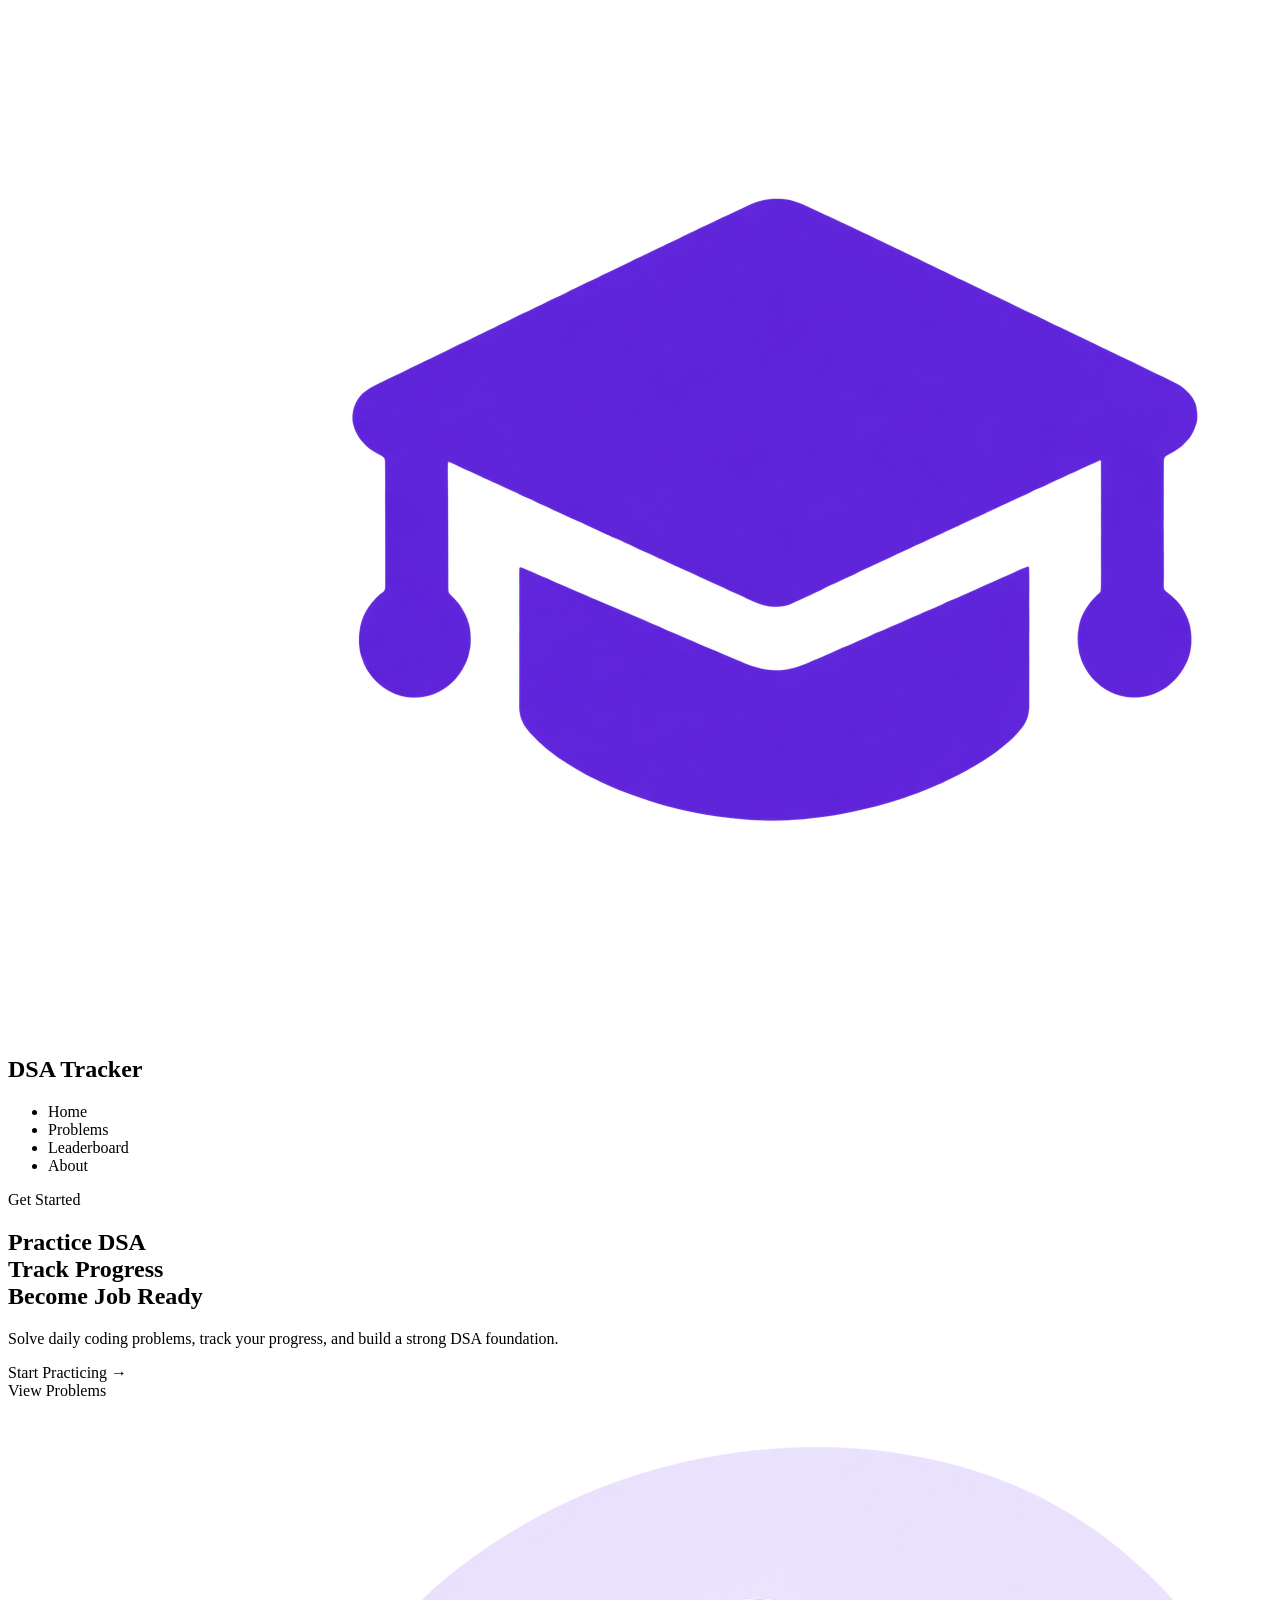
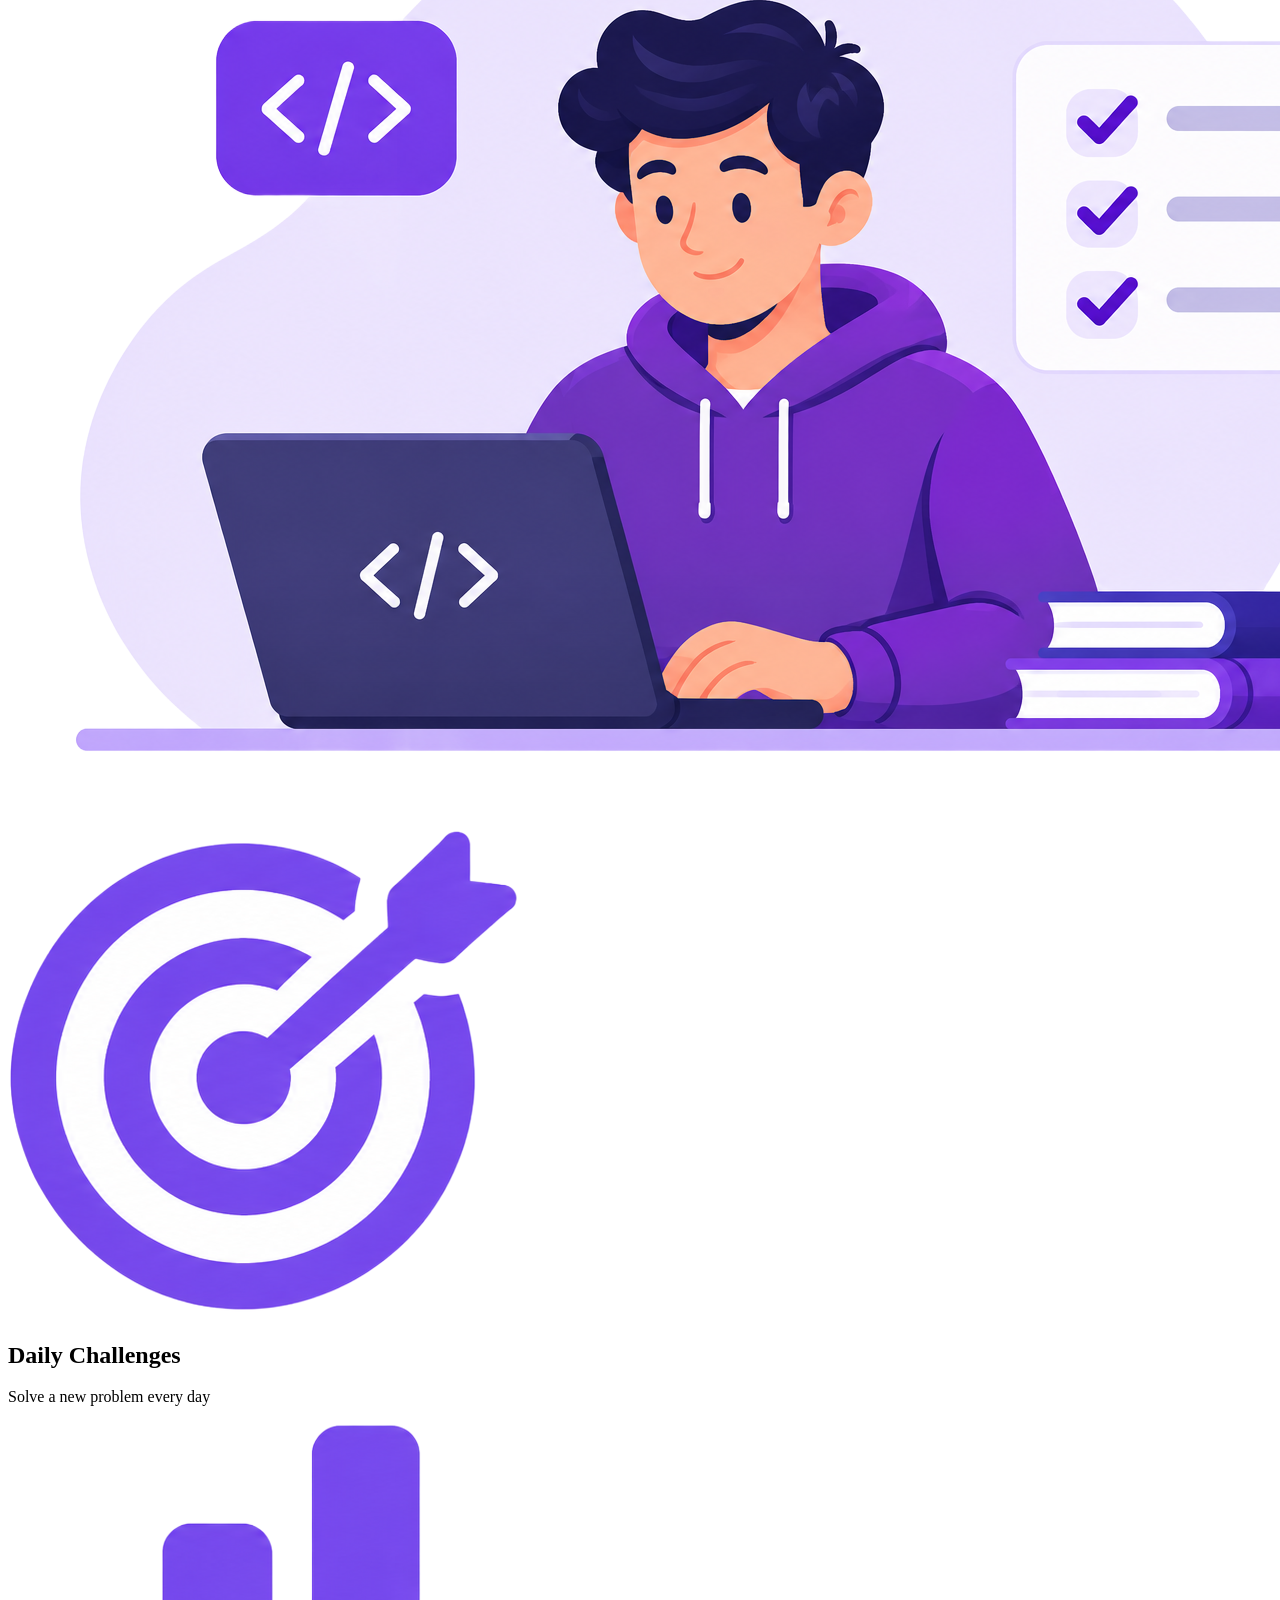
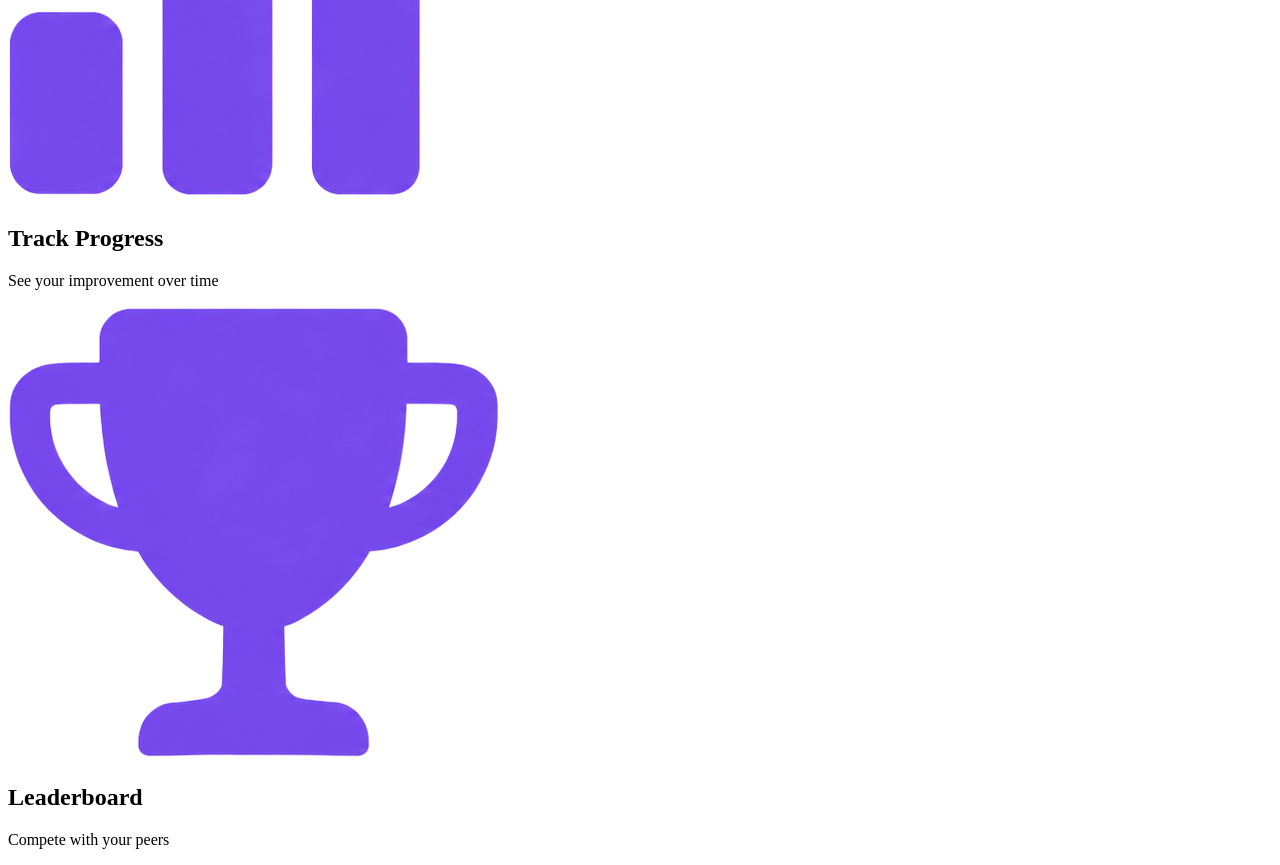
==== Students Submission/2601135_Simraa_Parkar/Task 1/index.html @ d30d5232 "Completed Task 1 HTML structure" ====
<!DOCTYPE html>
<html lang="en">
    <head>
        <meta charset="UTF-8">
        <meta name="viewport" content="width=device-width, initial-scale=1.0">
        <title> Task 1 - DSA Tracker </title>

        <!-- Linking the external CSS file -->
        <link rel="stylesheet" href="style.css">
    </head>

    <body>
        <!-- Navigation Bar -->
        <nav>
            <!-- Website logo and name -->
            <div class="logo">
                <img src="images/04.png">
                <h2> DSA Tracker </h2>
            </div>

            <!-- Navigation menu items -->
            <ul class="nav-links">
                <li> Home </li>
                <li> Problems </li>
                <li> Leaderboard </li>
                <li> About </li>
            </ul>

            <!-- Get Started button -->
            <div class="get-started"> Get Started </div>
        </nav>

        <!-- Hero Section -->
        <section class="hero">
            <!-- Left side containing text and buttons -->
            <div class="text">
                <h1>
                    Practice DSA <br>
                    Track Progress <br>
                    Become <span> Job Ready </span>
                </h1>
                <p>
                    Solve daily coding problems, track your progress,
                    and build a strong DSA foundation.
                </p>

                <!-- Division for both buttons -->
                <div class="buttons">
                    <div class="start-btn"> Start Practicing → </div>
                    <div class="view-btn"> View Problems </div>
                </div>

            </div>

            <!-- Right side containing the illustration -->
            <div class="picture">
                <img src="images/05.png">
            </div>

        </section>

        <!-- Features Section -->
        <section class="features">

            <!-- First Feature Card -->
            <div class="feature-card">
                <img src="images/03.png" class="feature-icon">
                <h2>Daily Challenges</h2>
                <p>Solve a new problem every day</p>
            </div>

            <!-- Second Feature Card -->
            <div class="feature-card">
                <img src="images/02.png" class="feature-icon">
                <h2>Track Progress</h2>
                <p>See your improvement over time</p>
            </div>

            <!-- Third Feature Card -->
            <div class="feature-card">
                <img src="images/01.png" class="feature-icon">
                <h2>Leaderboard</h2>
                <p>Compete with your peers</p>
            </div>

        </section>

    </body>
</html>
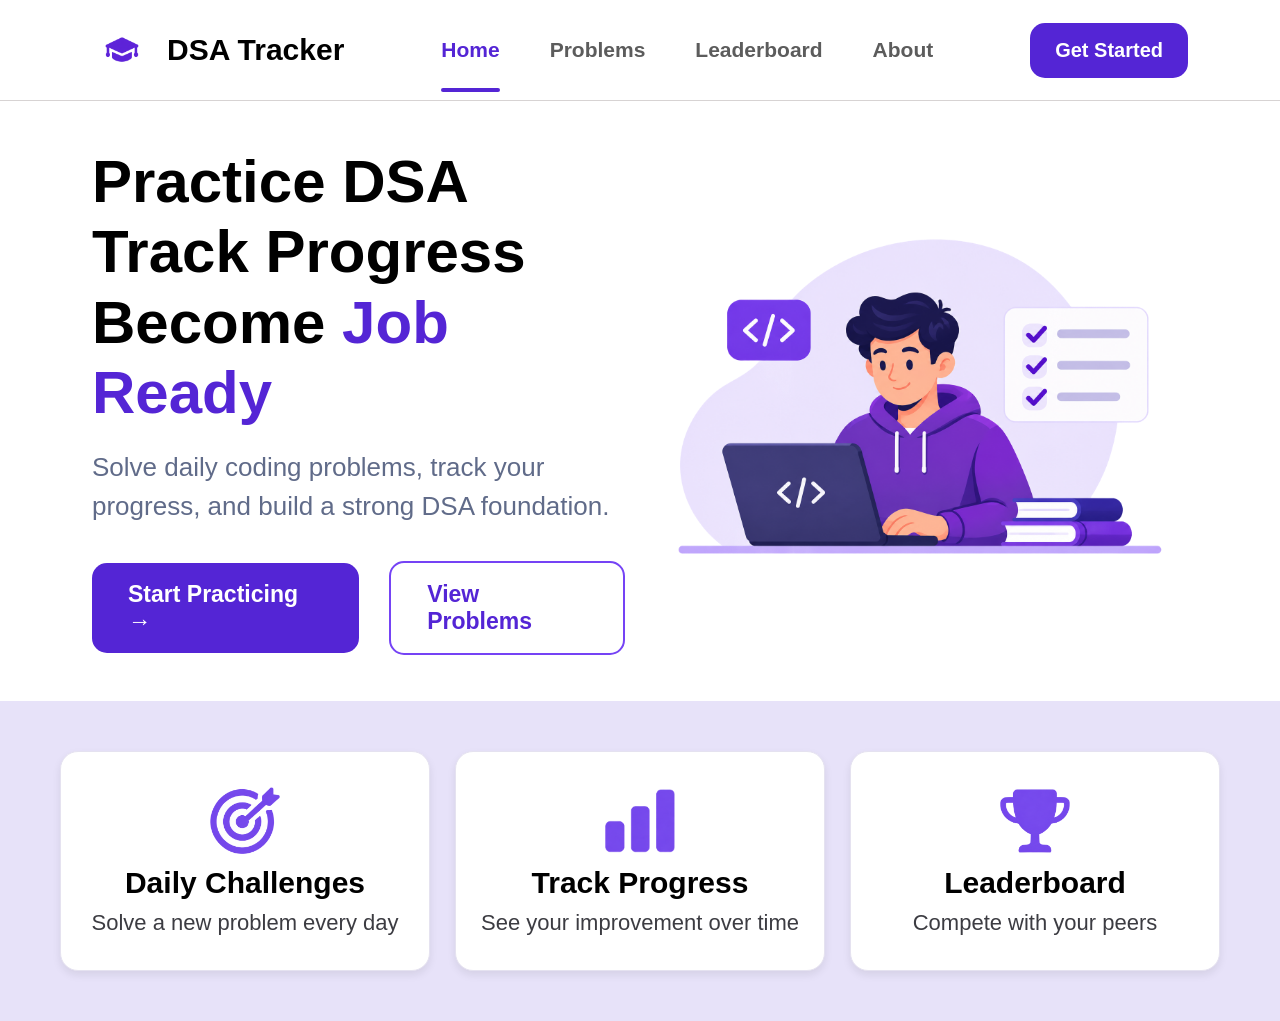
==== commit 0b832945: "Completed Task 1 CSS styling" ====
--- a/Students Submission/2601135_Simraa_Parkar/Task 1/index.html
+++ b/Students Submission/2601135_Simraa_Parkar/Task 1/index.html
@@ -21,7 +21,7 @@
 
             <!-- Navigation menu items -->
             <ul class="nav-links">
-                <li> Home </li>
+                <li class="active"> Home </li>
                 <li> Problems </li>
                 <li> Leaderboard </li>
                 <li> About </li>
--- a/Students Submission/2601135_Simraa_Parkar/Task 1/style.css
+++ b/Students Submission/2601135_Simraa_Parkar/Task 1/style.css
@@ -0,0 +1,195 @@
+
+/* Basic Page Styling */
+body {
+    margin: 0;
+    font-family: "Segoe UI", Arial, sans-serif;
+    color: black;
+}
+
+/* Navigation Bar */
+nav {
+    display: flex;
+    align-items: center;
+    justify-content: space-between;
+    padding: 0 92px;
+    height: 100px;
+    border-bottom: 1px solid #d7d3d3;
+}
+
+/* Website Logo and Name */
+.logo {
+    display: flex;
+    align-items: center;
+    gap: 15px;
+}
+
+.logo img {
+    width: 60px;
+}
+
+.logo h2 {
+    font-size: 30px;
+    color: black;
+    margin: 0;
+}
+
+/* Navigation Links */
+.nav-links {
+    display: flex;
+    align-items: center;
+    gap: 50px;
+    list-style: none;
+    margin: 0;
+    padding: 0;
+}
+
+.nav-links li {
+    font-size: 21px;
+    color: rgb(92, 92, 92);
+    font-weight: 600;
+    position: relative;
+}
+
+/* Active and Hover Navigation Links */
+.nav-links li.active,
+.nav-links li:hover {
+    color: #5425d5;
+}
+
+/* Underline for Active and Hover Navigation Links */
+.nav-links li.active::after,
+.nav-links li:hover::after {
+    content: "";
+    position: absolute;
+    width: 100%;
+    height: 4px;
+    background-color: #5425d5;
+    bottom: -30px;
+    left: 0;
+    border-radius: 5px;
+}
+
+/* Get Started Button */
+.get-started {
+    background-color: #5425d5;
+    color: white;
+    padding: 16px 25px;
+    font-size: 20px;
+    font-weight: 600;
+    border-radius: 15px;
+}
+
+/* Hero Section */
+.hero {
+    display: flex;
+    align-items: center;
+    justify-content: space-between;
+    padding: 50px 92px;
+    height: 500px;
+    gap: 30px;
+}
+
+/* Left Side - Text Content */
+.text {
+    width: 50%;
+}
+
+.text h1 {
+    font-size: 60px;
+    line-height: 1.17;
+    margin: 0 0 20px;
+    color: black;
+}
+
+.text h1 span {
+    color: #5425d5;
+}
+
+.text p {
+    font-size: 26px;
+    line-height: 1.5;
+    color: #606b89;
+    margin: 0 0 35px;
+}
+
+/* Hero Section Buttons */
+.buttons {
+    display: flex;
+    align-items: center;
+    gap: 30px;
+}
+
+.start-btn {
+    background-color: #5425d5;
+    color: white;
+    padding: 18px 36px;
+    font-size: 23px;
+    font-weight: 600;
+    border-radius: 15px;
+}
+
+.view-btn {
+    border: 2px solid #7543f5;
+    color: #5425d5;
+    padding: 18px 36px;
+    font-size: 23px;
+    font-weight: 600;
+    border-radius: 15px;
+}
+
+/* Right Side - Hero Illustration */
+.picture {
+    width: 50%;
+    display: flex;
+    justify-content: center;
+    align-items: center;
+}
+
+.picture img {
+    width: 100%;
+}
+
+/* Features Section */
+.features {
+    display: flex;
+    justify-content: space-between;
+    gap: 25px;
+    padding: 50px 60px;
+    background-color: #e7e2f9;
+}
+
+/* Individual Feature Cards */
+.feature-card {
+    flex: 1;
+    height: 218px;
+    display: flex;
+    flex-direction: column;
+    align-items: center;
+    justify-content: center;
+    background-color: white;
+    border: 1px solid #e5e2f0;
+    border-radius: 18px;
+    box-shadow: 0 4px 8px rgba(0, 0, 0, 0.08);
+    text-align: center;
+}
+
+/* Feature Icons */
+.feature-icon {
+    width: 70px;
+    height: 70px;
+    object-fit: contain;
+}
+
+/* Feature Card Headings */
+.feature-card h2 {
+    font-size: 30px;
+    margin: 10px 0;
+    color: black;
+}
+
+/* Feature Card Description */
+.feature-card p {
+    font-size: 22px;
+    margin: 0;
+    color: #3c3c42;
+}
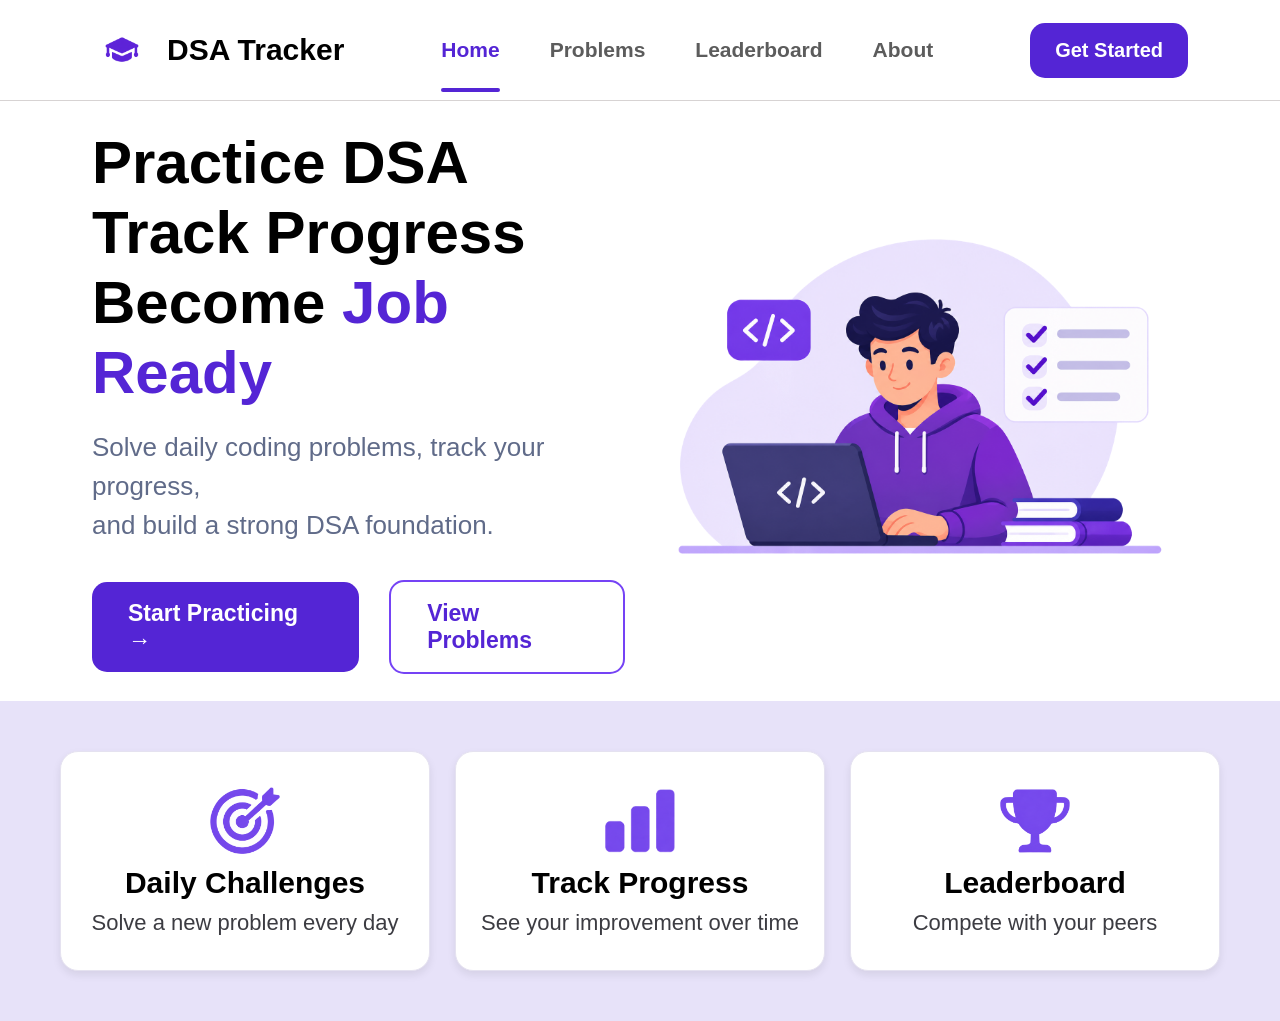
==== commit f877a621: "Added output for each Task" ====
--- a/Students Submission/2601135_Simraa_Parkar/Task 1/index.html
+++ b/Students Submission/2601135_Simraa_Parkar/Task 1/index.html
@@ -1,11 +1,9 @@
-
 <!DOCTYPE html>
 <html lang="en">
     <head>
         <meta charset="UTF-8">
         <meta name="viewport" content="width=device-width, initial-scale=1.0">
         <title> Task 1 - DSA Tracker </title>
-
         <!-- Linking the external CSS file -->
         <link rel="stylesheet" href="style.css">
     </head>
@@ -40,10 +38,7 @@
                     Track Progress <br>
                     Become <span> Job Ready </span>
                 </h1>
-                <p>
-                    Solve daily coding problems, track your progress,
-                    and build a strong DSA foundation.
-                </p>
+                <p> Solve daily coding problems, track your progress, <br> and build a strong DSA foundation. </p>
 
                 <!-- Division for both buttons -->
                 <div class="buttons">
@@ -66,25 +61,23 @@
             <!-- First Feature Card -->
             <div class="feature-card">
                 <img src="images/03.png" class="feature-icon">
-                <h2>Daily Challenges</h2>
-                <p>Solve a new problem every day</p>
+                <h2> Daily Challenges </h2>
+                <p> Solve a new problem every day </p>
             </div>
 
             <!-- Second Feature Card -->
             <div class="feature-card">
                 <img src="images/02.png" class="feature-icon">
-                <h2>Track Progress</h2>
-                <p>See your improvement over time</p>
+                <h2> Track Progress </h2>
+                <p> See your improvement over time </p>
             </div>
 
             <!-- Third Feature Card -->
             <div class="feature-card">
                 <img src="images/01.png" class="feature-icon">
-                <h2>Leaderboard</h2>
-                <p>Compete with your peers</p>
+                <h2> Leaderboard </h2>
+                <p> Compete with your peers </p>
             </div>
-
         </section>
-
     </body>
 </html>
--- a/Students Submission/2601135_Simraa_Parkar/Task 1/style.css
+++ b/Students Submission/2601135_Simraa_Parkar/Task 1/style.css
@@ -57,8 +57,7 @@
 }
 
 /* Underline for Active and Hover Navigation Links */
-.nav-links li.active::after,
-.nav-links li:hover::after {
+.nav-links li.active::after, .nav-links li:hover::after {
     content: "";
     position: absolute;
     width: 100%;
